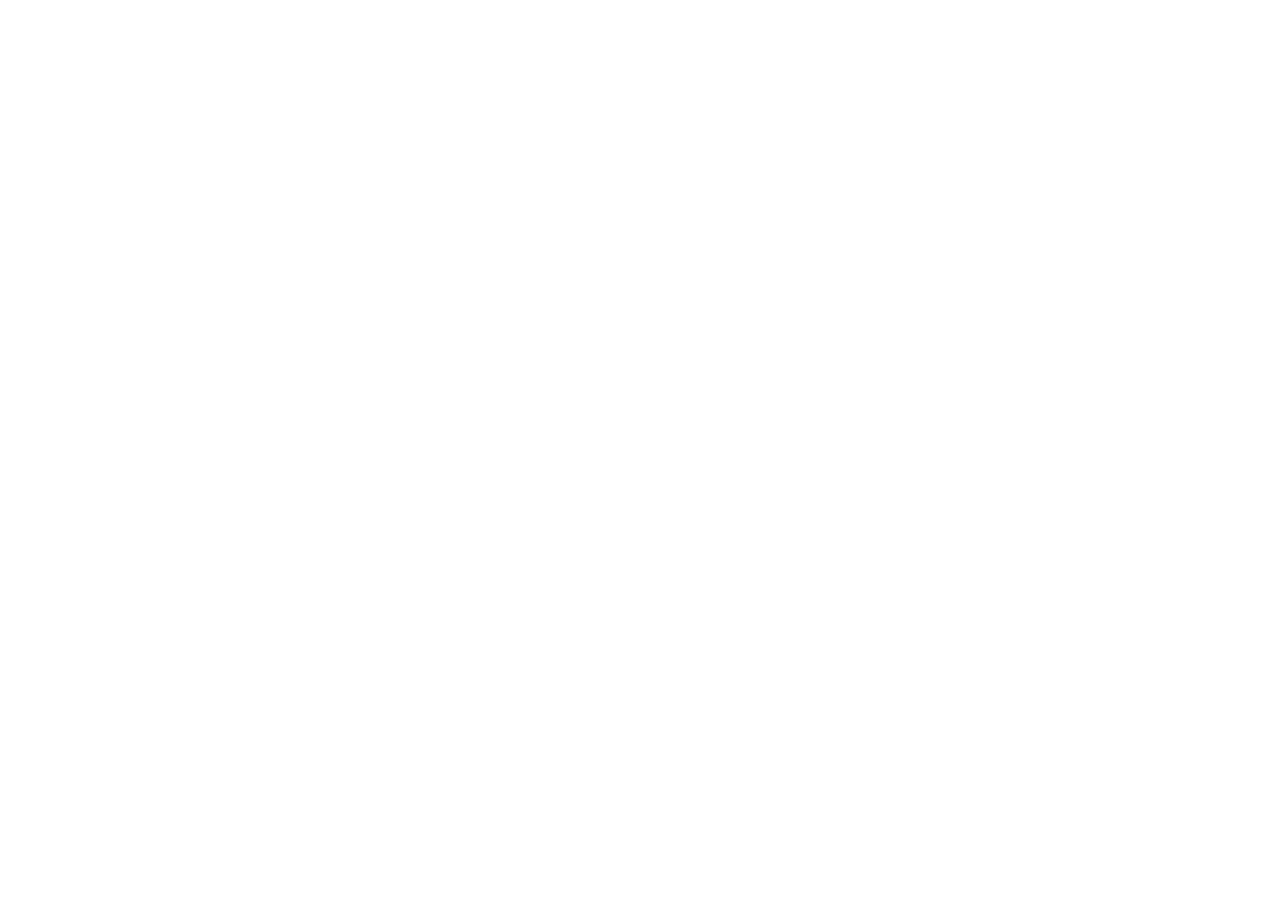
==== glass-website/index.html @ 62f83f40 "glass webiste foundation" ====
<!DOCTYPE html>
<html lang="en">
  <head>
    <meta charset="UTF-8" />
    <meta http-equiv="X-UA-Compatible" content="IE=edge" />
    <meta name="viewport" content="width=device-width, initial-scale=1.0" />
    <link rel="stylesheet" href="style.css" />
    <title>Glass Website</title>
  </head>
  <body>
    <main>
      <section class="glass"></section>
    </main>
    <div class="circle1"></div>
    <div class="circle2"></div>
  </body>
</html>
---- glass-website/style.css ----
* {
}
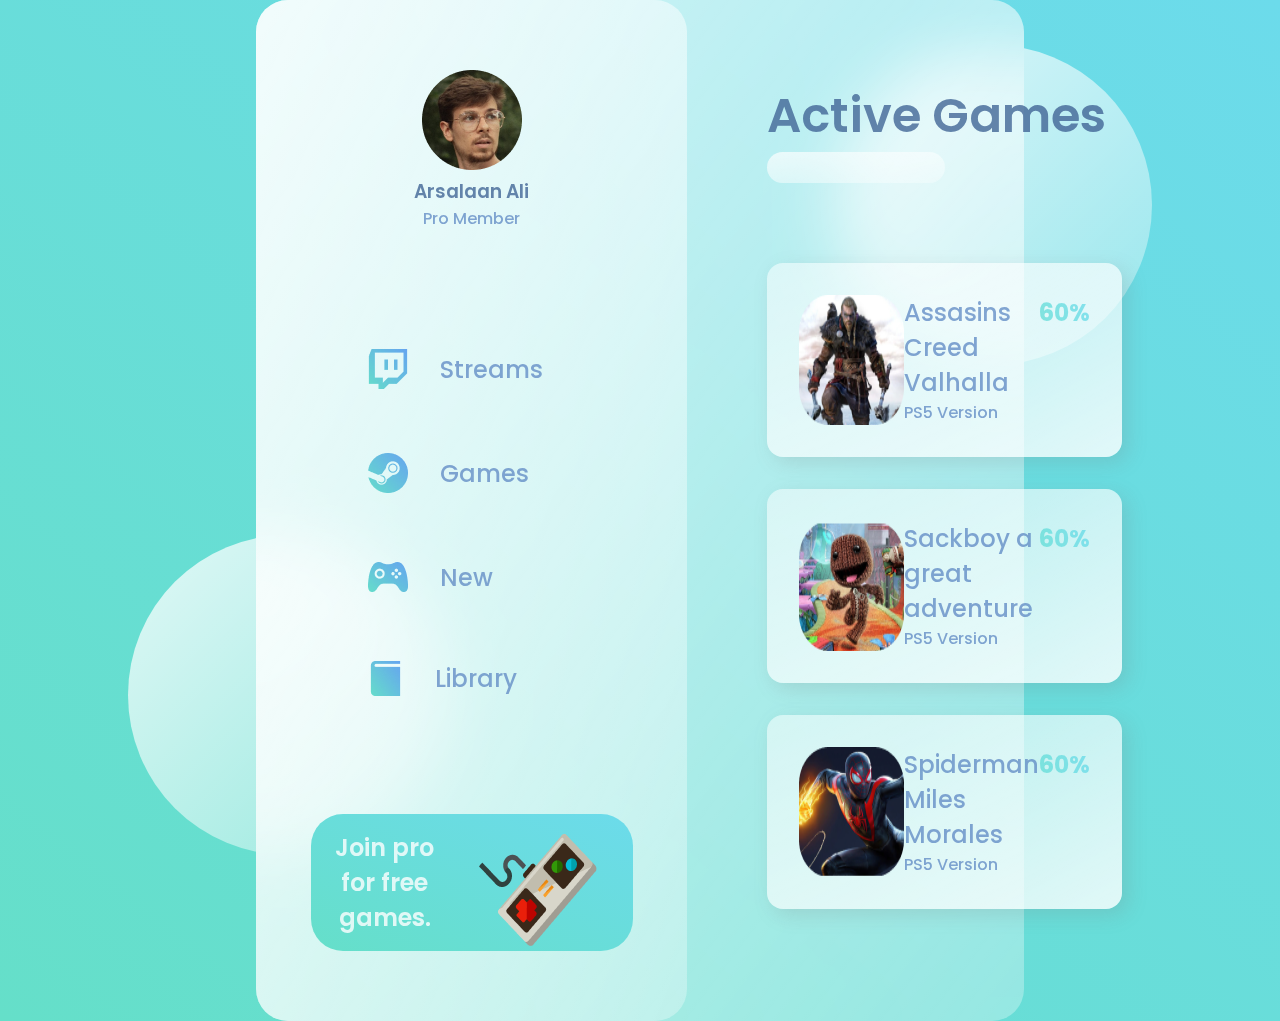
==== commit acb3a1fb: "the glass website with html and css" ====
--- a/glass-website/index.html
+++ b/glass-website/index.html
@@ -4,12 +4,82 @@
     <meta charset="UTF-8" />
     <meta http-equiv="X-UA-Compatible" content="IE=edge" />
     <meta name="viewport" content="width=device-width, initial-scale=1.0" />
+    <link rel="preconnect" href="https://fonts.gstatic.com" />
+    <link
+      href="https://fonts.googleapis.com/css2?family=Poppins:wght@400;500;700&display=swap"
+      rel="stylesheet"
+    />
     <link rel="stylesheet" href="style.css" />
     <title>Glass Website</title>
   </head>
   <body>
     <main>
-      <section class="glass"></section>
+      <section class="glass">
+        <div class="dashboard">
+          <div class="user">
+            <img src="./images/avatar.png" alt="" />
+            <h3>Arsalaan Ali</h3>
+            <p>Pro Member</p>
+          </div>
+          <div class="links">
+            <div class="link">
+              <img src="./images/twitch.png" alt="" />
+              <h2>Streams</h2>
+            </div>
+            <div class="link">
+              <img src="./images/steam.png" alt="" />
+              <h2>Games</h2>
+            </div>
+            <div class="link">
+              <img src="./images/upcoming.png" alt="" />
+              <h2>New</h2>
+            </div>
+            <div class="link">
+              <img src="./images/library.png" alt="" />
+              <h2>Library</h2>
+            </div>
+          </div>
+          <div class="pro">
+            <h2>Join pro for free games.</h2>
+            <img src="./images/controller.png" alt="" />
+          </div>
+        </div>
+        <div class="games">
+          <div class="status">
+            <h1>Active Games</h1>
+            <input type="text" />
+          </div>
+          <div class="cards">
+            <div class="card">
+              <img src="./images/assassins.png" alt="" />
+              <div class="card-info">
+                <h2>Assasins Creed Valhalla</h2>
+                <p>PS5 Version</p>
+                <div class="progress"></div>
+              </div>
+              <h2 class="percentage">60%</h2>
+            </div>
+            <div class="card">
+              <img src="./images/sackboy.png" alt="" />
+              <div class="card-info">
+                <h2>Sackboy a great adventure</h2>
+                <p>PS5 Version</p>
+                <div class="progress"></div>
+              </div>
+              <h2 class="percentage">60%</h2>
+            </div>
+            <div class="card">
+              <img src="./images/spiderman.png" alt="" />
+              <div class="card-info">
+                <h2>Spiderman Miles Morales</h2>
+                <p>PS5 Version</p>
+                <div class="progress"></div>
+              </div>
+              <h2 class="percentage">60%</h2>
+            </div>
+          </div>
+        </div>
+      </section>
     </main>
     <div class="circle1"></div>
     <div class="circle2"></div>
--- a/glass-website/style.css
+++ b/glass-website/style.css
@@ -1,2 +1,193 @@
 * {
+  margin: 0;
+  padding: 0;
+  box-sizing: border-box;
 }
+
+h1 {
+  color: #426696;
+  font-weight: 600;
+  font-size: 3rem;
+  opacity: 0.8;
+}
+
+h2,
+p {
+  color: #658ec6;
+  font-weight: 500;
+  opacity: 0.8;
+}
+
+h3 {
+  color: #426696;
+  font-weight: 600;
+  opacity: 0.8;
+}
+
+main {
+  font-family: "Poppins", sans-serif;
+  min-height: 100vh;
+  background: linear-gradient(to right top, #65dfc9, #6cdbeb);
+  display: flex;
+  align-items: center;
+  justify-content: center;
+}
+
+.glass {
+  background: white;
+  min-height: 80vh;
+  width: 60%;
+  background: linear-gradient(
+    to right bottom,
+    rgba(255, 255, 255, 0.7),
+    rgba(255, 255, 255, 0.3)
+  );
+  border-radius: 2rem;
+  z-index: 2;
+  backdrop-filter: blur(2rem);
+  display: flex;
+}
+
+.circle1,
+.circle2 {
+  background: white;
+  background: linear-gradient(
+    to right bottom,
+    rgba(255, 255, 255, 0.8),
+    rgba(255, 255, 255, 0.3)
+  );
+  height: 20rem;
+  width: 20rem;
+  position: absolute;
+  border-radius: 50%;
+}
+
+.circle1 {
+  top: 5%;
+  right: 10%;
+}
+
+.circle2 {
+  bottom: 5%;
+  left: 10%;
+}
+
+.dashboard {
+  flex: 1;
+  display: flex;
+  flex-direction: column;
+  align-items: center;
+  justify-content: space-evenly;
+  text-align: center;
+  background: linear-gradient(
+    to right bottom,
+    rgba(255, 255, 255, 0.7),
+    rgba(255, 255, 255, 0.3)
+  );
+  border-radius: 2rem;
+}
+
+.link {
+  display: flex;
+  margin: 2rem;
+  padding: 1rem 5rem;
+  align-items: center;
+}
+
+.link h2 {
+  padding: 0rem 2rem;
+}
+
+.games {
+  flex: 2;
+}
+
+.pro {
+  background: linear-gradient(to right top, #65dfc9, #6cdbeb);
+  border-radius: 2rem;
+  color: white;
+  padding: 1rem;
+  position: relative;
+}
+
+.pro img {
+  position: absolute;
+  top: -10%;
+  right: 10%;
+}
+
+.pro h2 {
+  width: 40%;
+  color: white;
+  font-weight: 600;
+}
+
+/* Games Section*/
+
+.status {
+  margin-bottom: 3rem;
+}
+
+.status input {
+  background: linear-gradient(
+    to right bottom,
+    rgba(255, 255, 255, 0.7),
+    rgba(255, 255, 255, 0.3)
+  );
+  border: none;
+  width: 50%;
+  padding: 0.5rem;
+  border-radius: 2rem;
+}
+
+.games {
+  margin: 5rem;
+  display: flex;
+  flex-direction: column;
+  justify-content: space-evenly;
+}
+
+.card {
+  display: flex;
+  background: linear-gradient(
+    to left top,
+    rgba(255, 255, 255, 0.8),
+    rgba(255, 255, 255, 0.5)
+  );
+  border-radius: 1rem;
+  margin: 2rem 0rem;
+  padding: 2rem;
+  box-shadow: 6px 6px 20px rgba(122, 122, 122, 0.2);
+  justify-content: space-between;
+}
+
+.progress {
+  background: linear-gradient(to right top, #65dfc9, #6cdbeb);
+  width: 100%;
+  height: 25%;
+  border-radius: 1rem;
+  position: relative;
+  overflow: hidden;
+}
+
+.progress::after {
+  content: "";
+  width: 100%;
+  height: 100%;
+  background: rgb(236, 236, 236);
+  position: absolute;
+  left: 60%;
+}
+
+.card-info {
+  display: flex;
+  flex-direction: column;
+  justify-content: space-between;
+}
+
+.percentage {
+  font-weight: bold;
+  background: linear-gradient(to right top, #65dfc9, #6cdbeb);
+  -webkit-background-clip: text;
+  -webkit-text-fill-color: transparent;
+}
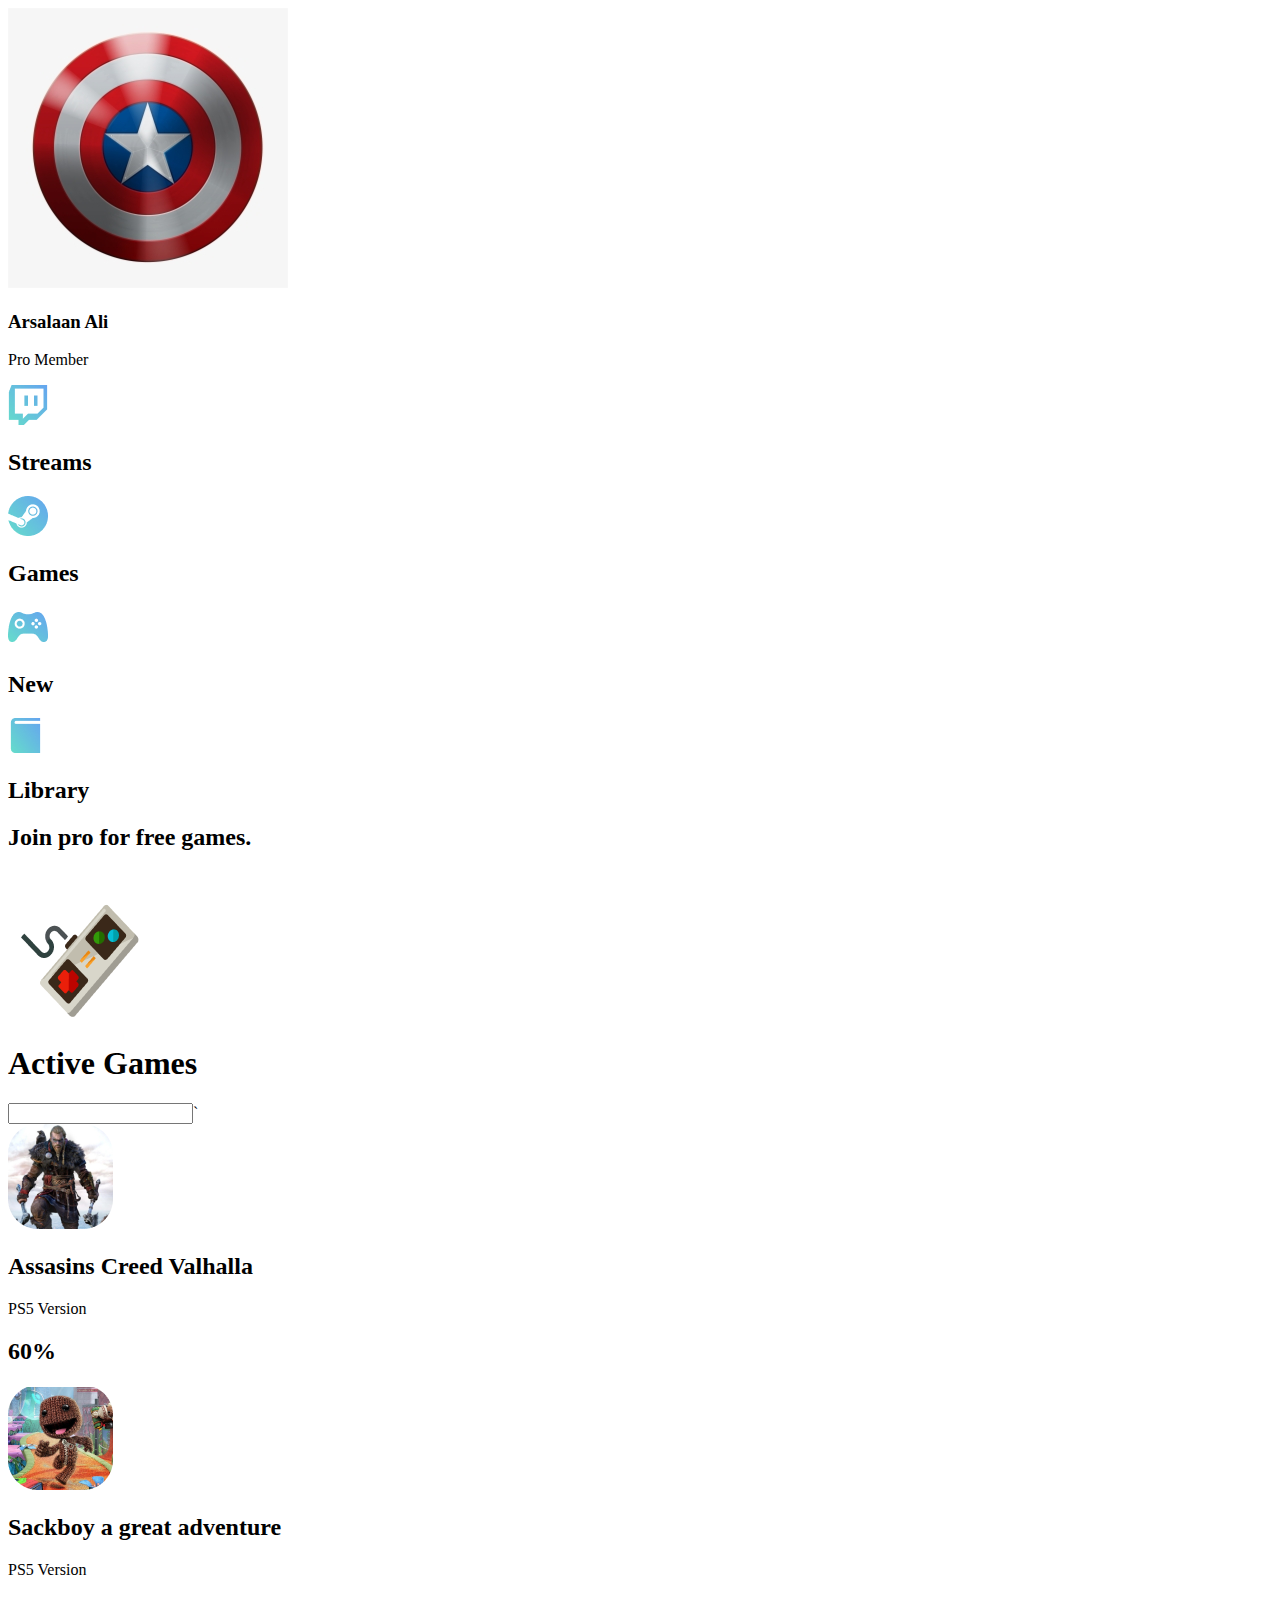
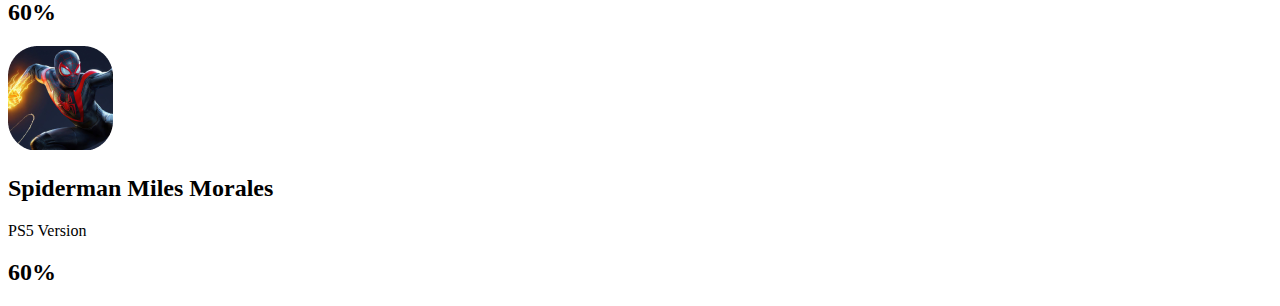
==== commit 3320b664: "new css" ====
--- a/glass-website/index.html
+++ b/glass-website/index.html
@@ -9,7 +9,7 @@
       href="https://fonts.googleapis.com/css2?family=Poppins:wght@400;500;700&display=swap"
       rel="stylesheet"
     />
-    <link rel="stylesheet" href="style.css" />
+    <link rel="stylesheet" href="style1.css" />
     <title>Glass Website</title>
   </head>
   <body>
@@ -17,37 +17,37 @@
       <section class="glass">
         <div class="dashboard">
           <div class="user">
-            <img src="./images/avatar.png" alt="" />
+            <img src="./images/avatar.png" alt="Avatar" />
             <h3>Arsalaan Ali</h3>
             <p>Pro Member</p>
           </div>
           <div class="links">
             <div class="link">
-              <img src="./images/twitch.png" alt="" />
+              <img src="./images/twitch.png" alt="Streams" />
               <h2>Streams</h2>
             </div>
             <div class="link">
-              <img src="./images/steam.png" alt="" />
+              <img src="./images/steam.png" alt="Games" />
               <h2>Games</h2>
             </div>
             <div class="link">
-              <img src="./images/upcoming.png" alt="" />
+              <img src="./images/upcoming.png" alt="New" />
               <h2>New</h2>
             </div>
             <div class="link">
-              <img src="./images/library.png" alt="" />
+              <img src="./images/library.png" alt="Library" />
               <h2>Library</h2>
             </div>
-          </div>
-          <div class="pro">
-            <h2>Join pro for free games.</h2>
-            <img src="./images/controller.png" alt="" />
+            <div class="pro">
+              <h2>Join pro for free games.</h2>
+              <img src="./images/controller.png" alt="" />
+            </div>
           </div>
         </div>
         <div class="games">
           <div class="status">
             <h1>Active Games</h1>
-            <input type="text" />
+            <input type="text" />`
           </div>
           <div class="cards">
             <div class="card">
@@ -83,5 +83,8 @@
     </main>
     <div class="circle1"></div>
     <div class="circle2"></div>
+    <div class="circle3"></div>
+    <div class="circle4"></div>
+    <div class="circle5"></div>
   </body>
 </html>
